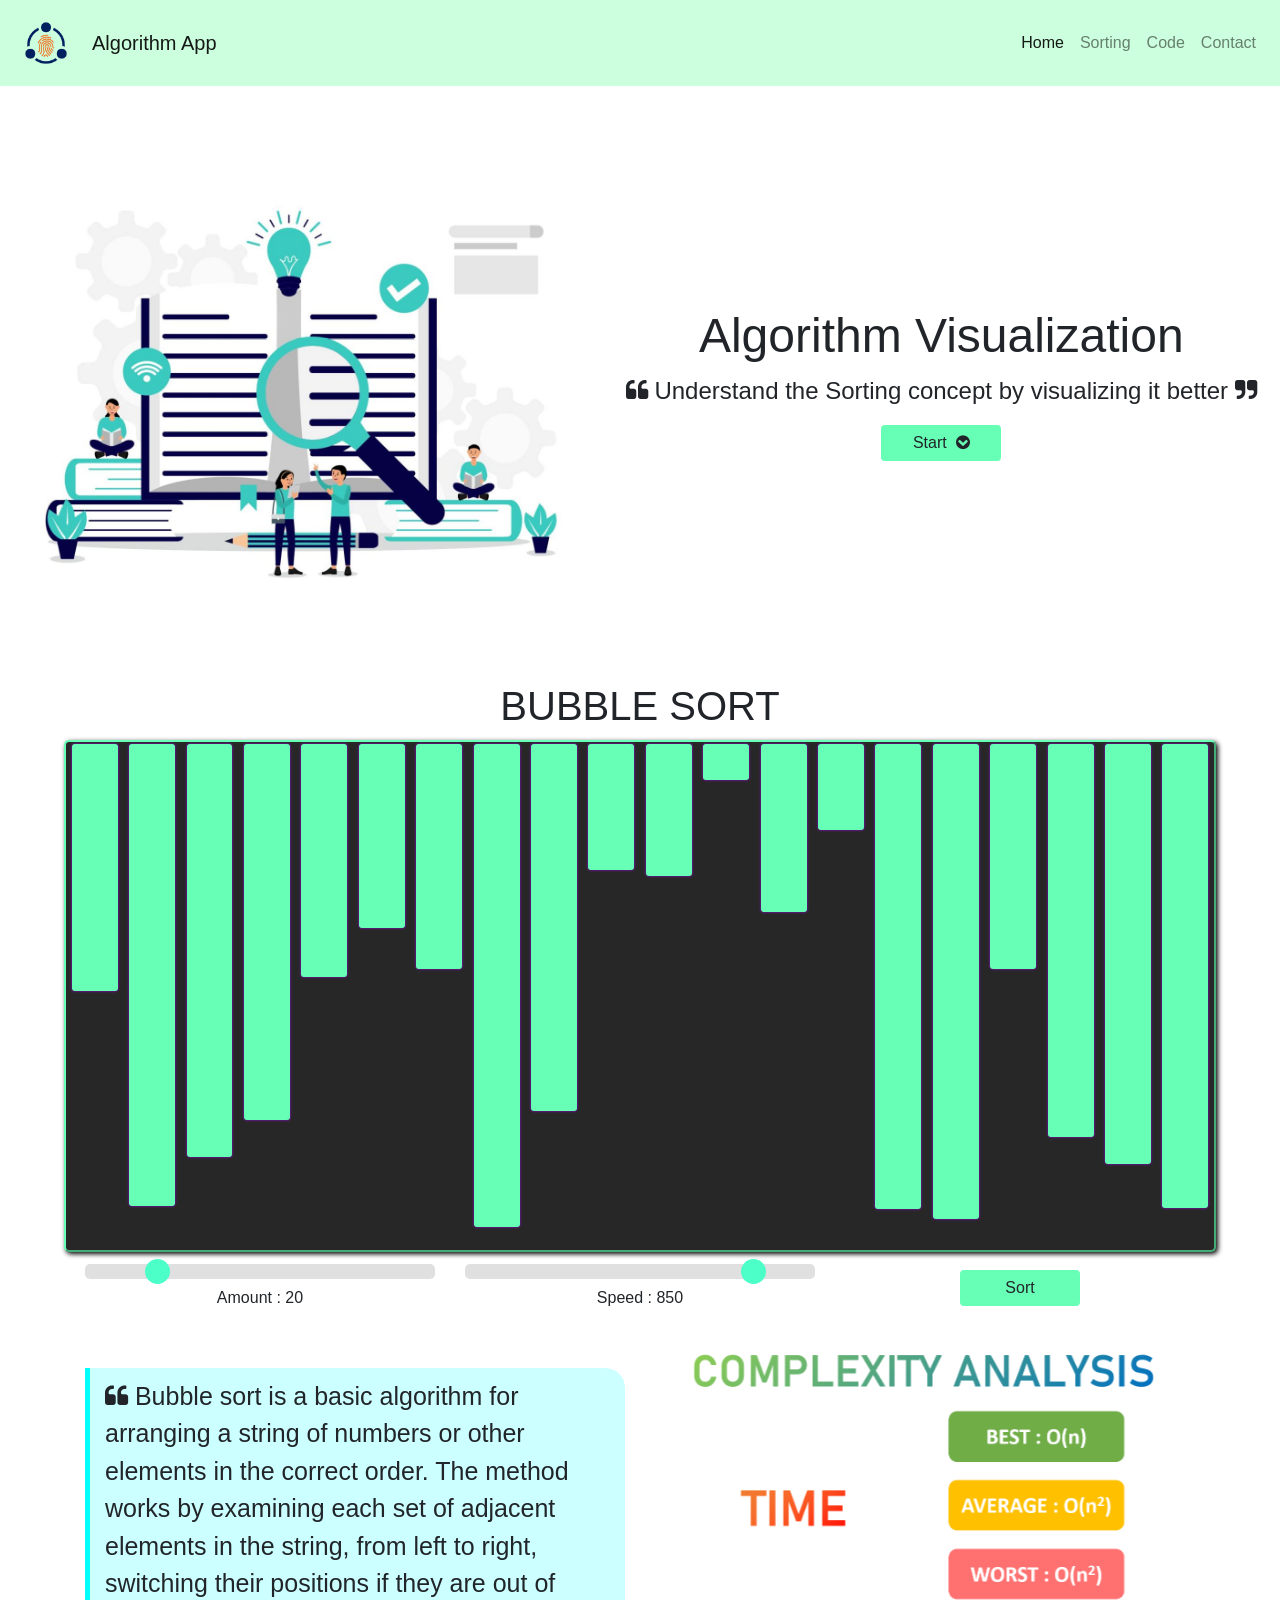
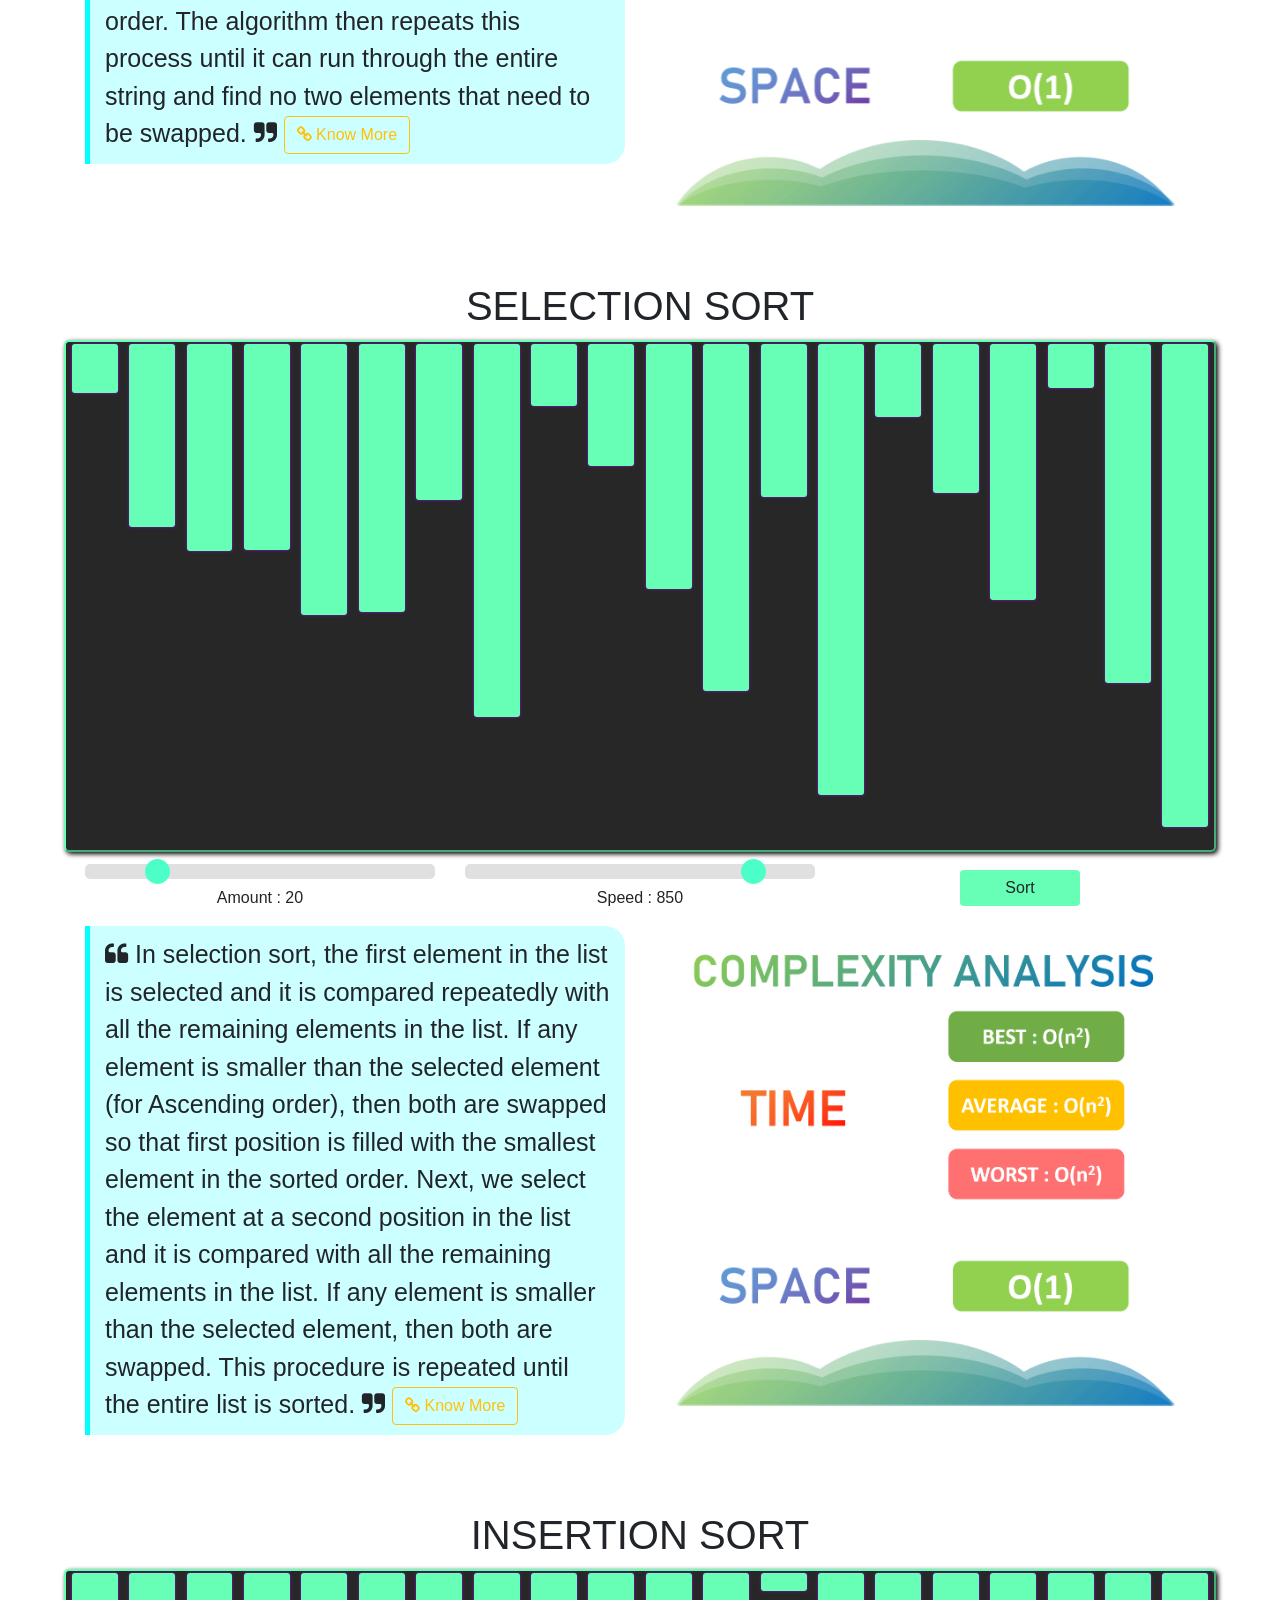
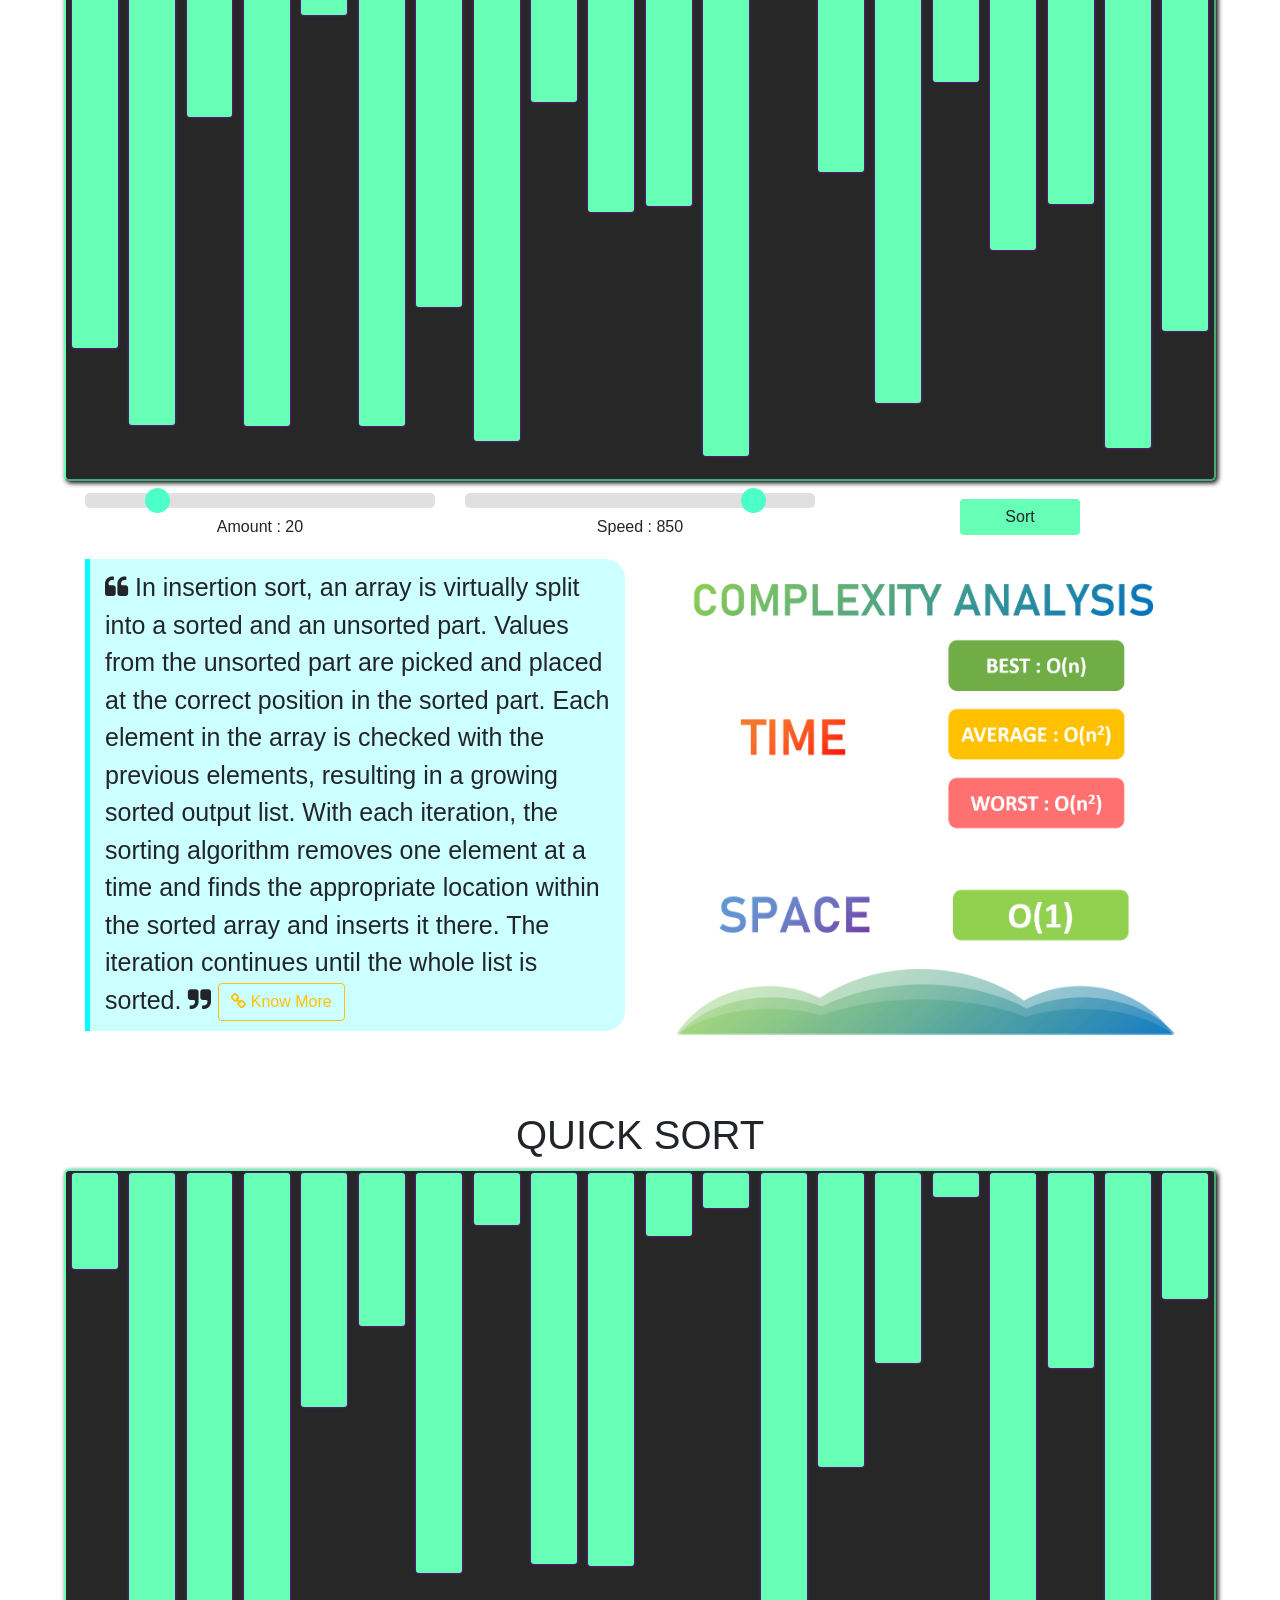
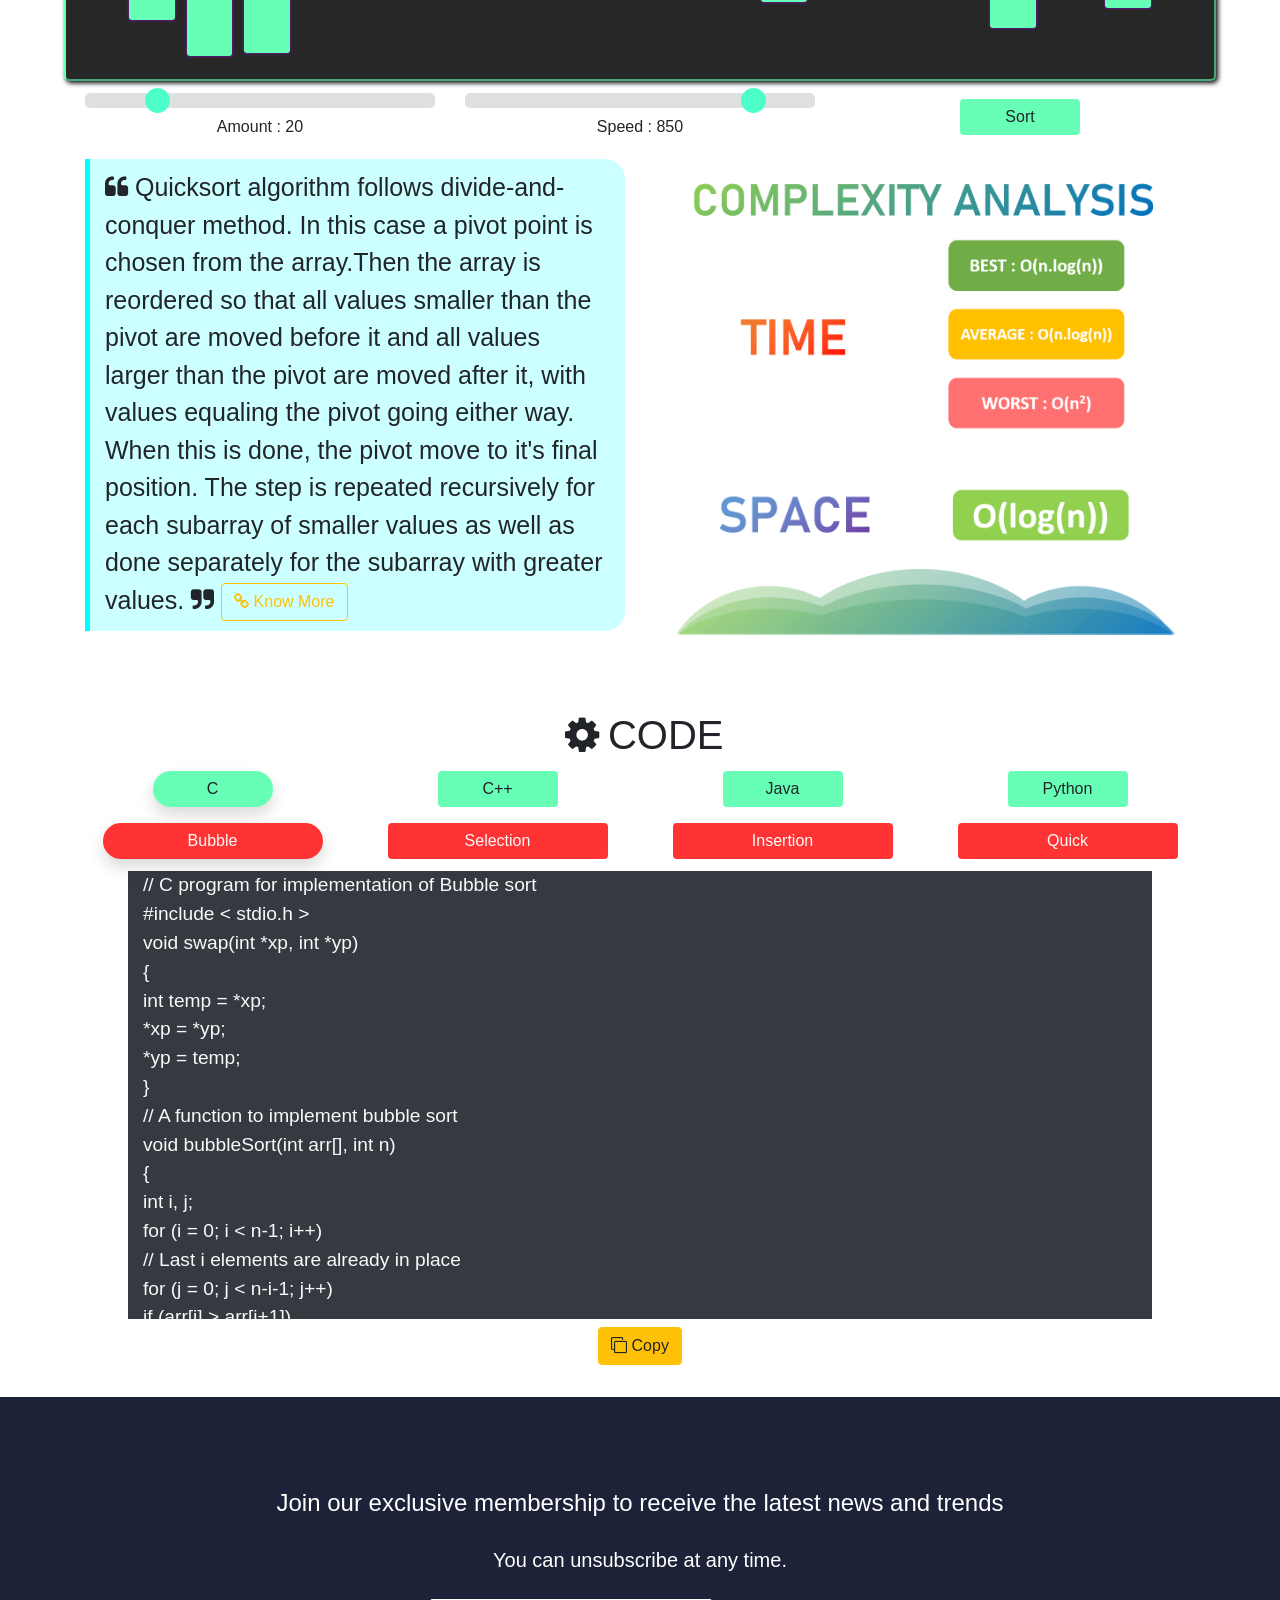
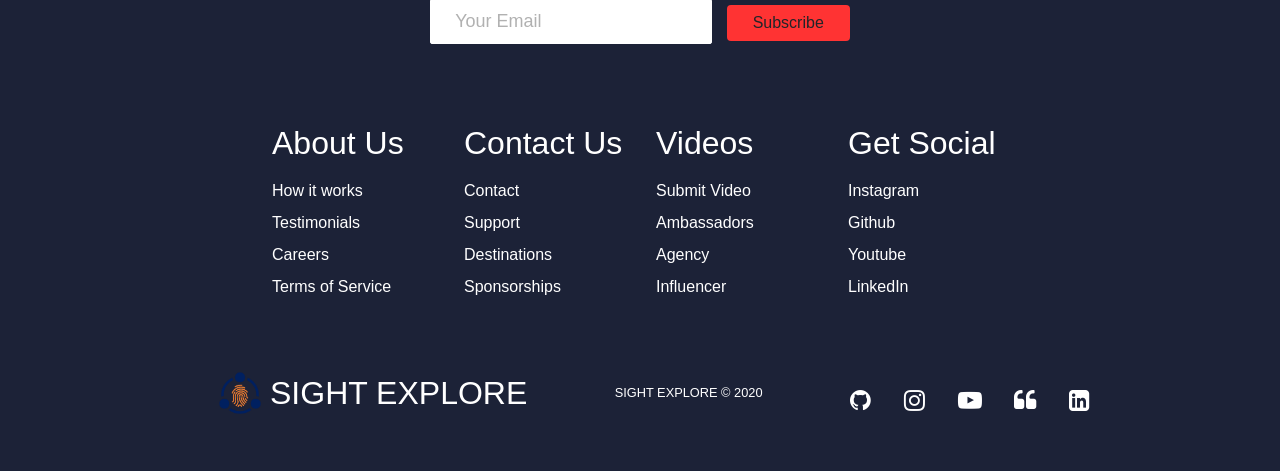
==== Sorting Visulaiser/index.html @ 6613baf4 "Sorting Visualiser using Javascript Animation" ====
<!doctype html>
<html lang="en">
  <head>
    <!-- Required meta tags -->
    <meta charset="utf-8">
    <meta name="viewport" content="width=device-width, initial-scale=1, shrink-to-fit=no">

    <!---------Icon------->
    <link rel = "icon" href = "images/icon.ico" type = "image/x-icon">

    <!-- Bootstrap CSS -->
    <link rel="stylesheet" href="styles/footer.css">
    <link rel="stylesheet" href="styles/style.css">
    <link rel="stylesheet" href="https://cdnjs.cloudflare.com/ajax/libs/font-awesome/4.7.0/css/font-awesome.min.css">
    <link rel="stylesheet" href="https://stackpath.bootstrapcdn.com/bootstrap/4.5.2/css/bootstrap.min.css">

    <title>Algorithm App</title>
  </head>
  <body>
   <!-- Navigation Bar -->
   <nav class="navbar navbar-expand-lg navbar-light" id="top">
      <a class="navbar-brand" href="#">
         <img src="images/icon-big.png" width="60" height="60" class="d-inline-block align-top" alt="" loading="lazy">
      </a>
      <a class="navbar-brand navbar-brand-name" href="#">
         Algorithm App
      </a>
      <button class="navbar-toggler" type="button" data-toggle="collapse" data-target="#navbarNavAltMarkup" aria-controls="navbarNavAltMarkup" aria-expanded="false" aria-label="Toggle navigation">
        <span class="navbar-toggler-icon"></span>
      </button>
      <div class="collapse navbar-collapse" id="navbarNavAltMarkup">
         <div class="navbar-nav ml-auto">
            <a class="nav-link active" href="#home">Home <span class="sr-only">(current)</span></a>
            <a class="nav-link" href="#sorting">Sorting</a>
            <a class="nav-link" href="#codes">Code </a>
            <a class="nav-link " href="#footer">Contact</a>
         </div>
      </div>
   </nav>
<!-- Introduction -->
   <section class="icon-show" id="home">
      <div class="icon-container">
         <div class="icon">
            <img src="images/algoicon.png" class="d-inline-block align-top img-fluid" alt="" loading="lazy">
         </div>
         <div class="icon-text">
            <h3>Algorithm Visualization</h3>
            <p><i class="fa fa-quote-left"></i>&nbsp;Understand the Sorting concept by visualizing it&nbsp;better&nbsp;<i class="fa fa-quote-right"></i></p>
            <a type="button" class="btn custom-btn" href="#sorting">Start&nbsp;&nbsp;<i class="fa fa-chevron-circle-down"></i> </a>
         </div>
      </div>
   </section>


   <div class="hr"></div>

<!------------SORTING-MAIN ALGORITHM PANEL----------->
<section class="algorithm-main" id="sorting">

   <article class="text-center main bubble-sort" id="bubble-sort">
      <h1>BUBBLE SORT</h1>
      <div class="chart chart-bubble text-center">
      </div>
      <div class="container m-auto p-0 ">
         <div class="row  m-0 p-0 justify-content-center">
            <!--<div class="col-lg-4 col-md-4 col-sm-6 my-2">
               <button class="btn custom-btn" id = "bubble-x">Stop</button>
            </div>-->
            <div class="col-lg-4 col-md-4 col-sm-6">
               <input type="range" class="slider" min="2" max="100" value="20" id="b_amount">
               <p>Amount : <span id="b_amount_val"></span></p>
            </div>
            <div class="col-lg-4 col-md-4 col-sm-6">
               <input type="range" class="slider" min="1" max="1000" value="850" id="b_speed">
               <p>Speed : <span id="b_speed_val"></span></p>
            </div>
            <div class="col-lg-4 col-md-4 col-sm-6 my-2">
               <button class="btn custom-btn" id = "bubble-f">Sort</button>
            </div>
         </div>
      </div>
      <div class="container">
         <div class="row">
            <div class="col-md-6 my-auto">
               <p class="definition "> <i class="fa fa-quote-left"></i>
                  Bubble sort is a basic algorithm for arranging a string of numbers or other elements 
                  in the correct order. The method works by examining each set of adjacent elements in the string, 
                  from left to right, switching their positions if they are out of order. 
                  The algorithm then repeats this process until 
                  it can run through the entire string and find no two elements that need to be swapped.&nbsp;<i class="fa fa-quote-right"></i>
                  <a class="btn btn-outline-warning " target = "_blank" href="https://www.youtube.com/watch?v=nmhjrI-aW5o&list=PLqM7alHXFySHrGIxeBOo4-mKO4H8j2knW&index=6"> <i class="fa fa-link"></i> Know More </a>
               </p>
            </div>
            <div class="col-md-6">
               <img src="images/Bubble.png" width="500" height="500" class="mx-auto img-fluid" alt="" loading="lazy">
            </div>            
         </div>
      </div>
   </article>

   <div class="hr"></div>
   
   <article class="text-center main select-sort" id="select-sort">
      <h1>SELECTION SORT</h1>
      <div class="chart chart-select text-center">
      </div>
      <div class="container m-auto p-0 ">
         <div class="row  m-0 p-0 justify-content-center">
            <!--<div class="col-lg-4 col-md-4 col-sm-6 my-2">
               <button class="btn custom-btn" id = "select-x">Stop</button>
            </div>-->
            <div class="col-lg-4 col-md-4 col-sm-6">
               <input type="range" class="slider" min="2" max="100" value="20" id="s_amount">
               <p>Amount : <span id="s_amount_val"></span></p>
            </div>
            <div class="col-lg-4 col-md-4 col-sm-6">
               <input type="range" class="slider" min="1" max="1000" value="850" id="s_speed">
               <p>Speed : <span id="s_speed_val"></span></p>
            </div>
            <div class="col-lg-4 col-md-4 col-sm-6 my-2">
               <button class="btn custom-btn" id = "select-f">Sort</button>
            </div>
         </div>
      </div>
      <div class="container">
         <div class="row">
            <div class="col-md-6 my-auto">
               <p class="definition "> <i class="fa fa-quote-left"></i>
                  In selection sort, the first element in the list is selected and it is compared 
                  repeatedly with all the remaining elements in the list. If any element is smaller 
                  than the selected element (for Ascending order), then both are swapped so that first 
                  position is filled with the smallest element in the sorted order. Next, we select the 
                  element at a second position in the list and it is compared with all the remaining elements in the list. 
                  If any element is smaller than the selected element, then both are swapped. 
                  This procedure is repeated until the entire list is sorted.&nbsp;<i class="fa fa-quote-right"></i>
                  <a class="btn btn-outline-warning " target = "_blank" href="https://www.youtube.com/watch?v=xWBP4lzkoyM&list=PLqM7alHXFySHrGIxeBOo4-mKO4H8j2knW&index=5"> <i class="fa fa-link"></i> Know More </a>
               </p>
            </div>
            <div class="col-md-6">
               <img src="images/Select.png" width="500" height="500" class="mx-auto img-fluid" alt="" loading="lazy">
            </div>            
         </div>
      </div>
   </article>

   <div class="hr"></div>
 
   <article class="text-center main insert-sort" id="insert-sort">
      <h1>INSERTION SORT</h1>
      <div class="chart chart-insert text-center">
      </div>
      <div class="container m-auto p-0 ">
         <div class="row  m-0 p-0 justify-content-center">
            <!--<div class="col-lg-4 col-md-4 col-sm-6 my-2">
               <button class="btn custom-btn" id = "insert-x">Stop</button>
            </div>-->
            <div class="col-lg-4 col-md-4 col-sm-6">
               <input type="range" class="slider" min="2" max="100" value="20" id="i_amount">
               <p>Amount : <span id="i_amount_val"></span></p>
            </div>
            <div class="col-lg-4 col-md-4 col-sm-6">
               <input type="range" class="slider" min="1" max="1000" value="850" id="i_speed">
               <p>Speed : <span id="i_speed_val"></span></p>
            </div>
            <div class="col-lg-4 col-md-4 col-sm-6 my-2">
               <button class="btn custom-btn" id = "insert-f">Sort</button>
            </div>
         </div>
      </div>
      <div class="container">
         <div class="row">
            <div class="col-md-6 my-auto">
               <p class="definition "> <i class="fa fa-quote-left"></i>
                  In insertion sort, an array is virtually split into a sorted and an unsorted part. 
                  Values from the unsorted part are picked and placed at the correct position in the sorted part.
                  Each element in the array is checked with the previous elements, 
                  resulting in a growing sorted output list. With each iteration, the sorting algorithm 
                  removes one element at a time and finds the appropriate location within the sorted array 
                  and inserts it there. The iteration continues until the whole list is sorted.&nbsp;<i class="fa fa-quote-right"></i>
                  <a class="btn btn-outline-warning " target = "_blank" href="https://www.youtube.com/watch?v=OGzPmgsI-pQ&list=PLqM7alHXFySHrGIxeBOo4-mKO4H8j2knW&index=3"> <i class="fa fa-link"></i> Know More </a>
               </p>
            </div>
            <div class="col-md-6">
               <img src="images/Bubble.png" width="500" height="500" class="mx-auto img-fluid" alt="" loading="lazy">
            </div>            
         </div>
      </div>
   </article>

   <div class="hr"></div>
 
   <article class="text-center main quick-sort" id="quick-sort">
      <h1>QUICK SORT</h1>
      <div class="chart chart-quick text-center">
      </div>
      <div class="container m-auto p-0 ">
         <div class="row  m-0 p-0 justify-content-center">
            <!--<div class="col-lg-4 col-md-4 col-sm-6 my-2">
               <button class="btn custom-btn" id = "quick-x">Stop</button>
            </div>-->
            <div class="col-lg-4 col-md-4 col-sm-6">
               <input type="range" class="slider" min="2" max="100" value="20" id="q_amount">
               <p>Amount : <span id="q_amount_val"></span></p>
            </div>
            <div class="col-lg-4 col-md-4 col-sm-6">
               <input type="range" class="slider" min="1" max="1000" value="850" id="q_speed">
               <p>Speed : <span id="q_speed_val"></span></p>
            </div>
            <div class="col-lg-4 col-md-4 col-sm-6 my-2">
               <button class="btn custom-btn" id = "quick-f">Sort</button>
            </div>
         </div>
      </div>
      <div class="container">
         <div class="row">
            <div class="col-md-6 my-auto">
               <p class="definition "> <i class="fa fa-quote-left"></i>
                  Quicksort algorithm follows divide-and-conquer method. In this case a
                  pivot point is chosen from the array.Then the array is reordered so that all values smaller than the 
                  pivot are moved before it and all values larger than the pivot are moved after it, with values equaling 
                  the pivot going either way. When this is done, the pivot move to it's final position.
                  The step is repeated recursively for each subarray of smaller values as well as done separately 
                  for the subarray with greater values.&nbsp;<i class="fa fa-quote-right"></i>
                  <a class="btn btn-outline-warning " target = "_blank" href="https://www.youtube.com/watch?v=PgBzjlCcFvc&list=PLqM7alHXFySHrGIxeBOo4-mKO4H8j2knW&index=2"> <i class="fa fa-link"></i> Know More </a>
               </p>
            </div>
            <div class="col-md-6">
               <img src="images/Quick.png" width="500" height="500" class="mx-auto img-fluid" alt="" loading="lazy">
            </div>            
         </div>
      </div>
   </article>

   <!----MERGE SORT UNDER CODESTRUCTION------>

   <!----HEAP SORT UNDER CODESTRUCTION------>

</section>
<!-----------END OF MAIN ALGORITHM PANEL----------->

<section class="code-block text-center" id="codes">
   <h1><i class="fa fa-cog fa-spin fa-fw"></i>CODE</h1>
   <div id="options">
      <div id="language">
         <div class="container">
            <div class="row">
               <div class="col-sm-6 col-lg-3"><button class="m-1 btn custom-btn shadow" id = "c">C</button></div>
               <div class="col-sm-6 col-lg-3"><button class="m-1 btn custom-btn" id = "cpp">C++</button></div>
               <div class="col-sm-6 col-lg-3"><button class="m-1 btn custom-btn" id = "java">Java</button></div>
               <div class="col-sm-6 col-lg-3"><button class="m-1 btn custom-btn" id = "py">Python</button></div>
            </div>
         </div>
      </div>

      <div id="algorithm" class="mt-2">
         <div class="container">
            <div class="row">
               <div class="col-sm-6 col-lg-3"><button class="m-1 btn custom-btn-lg shadow" id = "bubble">Bubble</button></div>
               <div class="col-sm-6 col-lg-3"><button class="m-1 btn custom-btn-lg" id = "select">Selection</button></div>
               <div class="col-sm-6 col-lg-3"><button class="m-1 btn custom-btn-lg" id = "insert">Insertion</button></div>
               <div class="col-sm-6 col-lg-3"><button class="m-1 btn custom-btn-lg" id = "quick">Quick</button></div>
            </div>
         </div>

      </div>      
   </div>
   <div id="code-screen" class="bg-dark mx-auto mb-2 mt-2">
      <div id="fetch-code" class="text-light text-left"></div>
   </div>
   <div class="copy mb-2 mx-5 p-0">
      <button class="btn btn-warning mb-4" id="copyText"> <i class="fa fa-clone"></i> Copy</button>
   </div>
</section>

<div id="#secret" style="display: none;">

</div>

<!-- Footer -->
   <div class='footer-container' id="footer">
      <section class='footer-subscription'>
      <p class='footer-subscription-heading'>
         Join our exclusive membership to receive the latest news and trends
      </p>
      <p class='footer-subscription-text'>
         You can unsubscribe at any time.
      </p>
      <div class='input-areas'>
         <form>
            <input class='footer-input' name='email' type='email' placeholder='Your Email'/>
            <button type="button" class="btn in-custom-btn" id="sorry">Subscribe</button>
         </form>
      </div>
      </section>
      <div class='footer-links'>
      <div class='footer-link-wrapper'>
         <div class='footer-link-items'>
            <h2>About Us</h2>
            <a href="#">How it works</a>
            <a href="#">Testimonials</a>
            <a href="#">Careers</a>
            <a href="#">Terms of Service</a>
         </div>
         <div class='footer-link-items'>
            <h2>Contact Us</h2>
            <a href="#">Contact</a>
            <a href="#">Support</a>
            <a href="#">Destinations</a>
            <a href="#">Sponsorships</a>
         </div>
      </div>
      <div class='footer-link-wrapper'>
         <div class='footer-link-items'>
            <h2>Videos</h2>
            <a href="#">Submit Video</a>
            <a href="#">Ambassadors</a>
            <a href="#">Agency</a>
            <a href="#">Influencer</a>
         </div>
         <div class='footer-link-items'>
            <h2>Get Social</h2>
            <a href="https://www.instagram.com/san_deep_10/"  target="_blank">Instagram</a>
            <a href="https://github.com/sandeep-shaw10"  target="_blank">Github</a>
            <a href="https://www.youtube.com/channel/UCnzoz-Snqs689f1YLqi--zg?view_as=subscriber"  target="_blank">Youtube</a>
            <a href="https://www.linkedin.com/in/sandeep-shaw-b47b47158/"  target="_blank">LinkedIn</a>
         </div>
      </div>
      </div>
      <section class='social-media'>
      <div class='social-media-wrap'>
         <div class='footer-logo'>
            <a href="#top" class='social-logo'>
               <img src="images/icon-big.png" width="60" height="60" class="d-inline-block align-top" alt="" loading="lazy">
            SIGHT EXPLORE
            </a>
         </div>
         <small class='website-rights'>SIGHT EXPLORE © 2020</small>
         <div class='social-icons'>
            <a class='social-icon-link' href="https://github.com/sandeep-shaw10" target='_blank' aria-label='Facebook'>
               <i class="fa fa-github"></i>
            </a>
            <a class='social-icon-link' href="https://www.instagram.com/san_deep_10/" target='_blank' aria-label='Instagram' >
               <i class="fa fa-instagram"></i>
            </a>
            <a class='social-icon-link' href='https://www.youtube.com/channel/UCnzoz-Snqs689f1YLqi--zg?view_as=subscriber' target='_blank' aria-label='Youtube'>
               <i class="fa fa-youtube-play"></i>
            </a>
            <a class='social-icon-link' href="https://www.yourquote.in/sandeep-shaw-b09xt/quotes" target='_blank' aria-label='Twitter'>
               <i class="fa fa-quote-left"></i>
            </a>
            <a class='social-icon-link' href="https://www.linkedin.com/in/sandeep-shaw-b47b47158/" target='_blank' aria-label='LinkedIn' >
               <i class="fa fa-linkedin-square"></i>
            </a>
         </div>
      </div>
      </section>
   </div>
   <!-- Optional JavaScript -->
   <!-- jQuery first, then Popper.js, then Bootstrap JS -->
   <script src="https://code.jquery.com/jquery-3.5.1.slim.min.js" integrity="sha384-DfXdz2htPH0lsSSs5nCTpuj/zy4C+OGpamoFVy38MVBnE+IbbVYUew+OrCXaRkfj" crossorigin="anonymous"></script>
   <script src="https://cdn.jsdelivr.net/npm/popper.js@1.16.1/dist/umd/popper.min.js" integrity="sha384-9/reFTGAW83EW2RDu2S0VKaIzap3H66lZH81PoYlFhbGU+6BZp6G7niu735Sk7lN" crossorigin="anonymous"></script>
   <script src="https://stackpath.bootstrapcdn.com/bootstrap/4.5.2/js/bootstrap.min.js" integrity="sha384-B4gt1jrGC7Jh4AgTPSdUtOBvfO8shuf57BaghqFfPlYxofvL8/KUEfYiJOMMV+rV" crossorigin="anonymous"></script>
   <script src="js/smooth-scroll.js"></script>
   <script>var scroll = new SmoothScroll('a[href*="#"]');</script>
   <script src="js/slider.js"></script>
   <script src="js/bubblesort.js"></script>
   <script src="js/selectionsort.js"></script>
   <script src="js/insertionsort.js"></script>
   <script src="js/quicksort.js"></script>
   <script src="js/coderender.js"></script>
   <script src="js/clipboard.js"></script>
   <!--<script src="js/mergesort.js"></script>----Coming Soon---->
   <!--<script src="js/heapsort.js"></script>----Coming Soon---->
   <script>
   </script>
   <div class="copy-alert disappear">
      <i class="fa fa-file-text-o"></i>  Code Copied
   </div>
   <div class="sorry-alert disappear">
      <div class="text-center">
         <h4>Sorry, this service is Unavailable</h4>
         <img class="img-fluid mx-auto" src="images/Service.png">
         <p>Want to encourage the Developer ?</p>
         <a class="btn btn-outline-danger" href="https://github.com/sandeep-shaw10/Algorithm_App" target="_blank">Click Here</a>
      </div>
   </div>
   </body>
</html>
---- Sorting Visulaiser/styles/footer.css ----
.in-custom-btn{
  background-color: #ff3333 !important;
  padding: 5px 25px !important;
}

.in-custom-btn:hover{
  background-color:#66ffb5  !important;
  transition: 0.5s ease-in;
  color: #fafafa !important;
}

.footer-container {
    background-color: #1c2237;
    padding: 4rem 0 2rem 0;
    display: flex;
    flex-direction: column;
    justify-content: center;
    align-items: center;
  }
  
  .footer-subscription {
    display: flex;
    flex-direction: column;
    justify-content: center;
    align-items: center;
    text-align: center;
    margin-bottom: 24px;
    padding: 24px;
    color: #fff;
  }
  

  .footer-subscription > p {
    font-family: 'Trebuchet MS', 'Lucida Sans Unicode', 'Lucida Grande',
      'Lucida Sans', Arial, sans-serif;
  }
  
  .footer-subscription-heading {
    margin-bottom: 24px;
    font-size: 24px;
  }
  
  .footer-subscription-text {
    margin-bottom: 24px;
    font-size: 20px;
  }
  
  .footer-input {
    padding: 8px 24px;
    border-radius: 2px;
    margin-right: 10px;
    outline: none;
    border: none;
    font-size: 18px;
    margin-bottom: 16px;
    border: 1px solid #fff;
  }
  
  .footer-links {
    width: 100%;
    max-width: 1000px;
    display: flex;
    justify-content: center;
  }
  
  .footer-link-wrapper {
    display: flex;
  }
  
  .footer-link-items {
    display: flex;
    flex-direction: column;
    align-items: flex-start;
    margin: 16px;
    text-align: left;
    width: 160px;
    box-sizing: border-box;
  }
  
  .footer-link-items h2 {
    margin-bottom: 16px;
  }
  
  .footer-link-items > h2 {
    color: #fff;
  }
  
  .footer-link-items a {
    color: #fff;
    text-decoration: none;
    margin-bottom: 0.5rem;
  }
  
  .footer-link-items a:hover {
    color: #e9e9e9;
    transition: 0.3s ease-out;
  }
  
  .footer-email-form h2 {
    margin-bottom: 2rem;
  }
  
  .footer-input::placeholder {
    color: #b1b1b1;
  }
  
  /* Social Icons */
  .social-icon-link {
    color: #fff;
    font-size: 24px;
  }
  
  .social-media {
    max-width: 1000px;
    width: 100%;
  }
  
  .social-media-wrap {
    display: flex;
    justify-content: space-between;
    align-items: center;
    width: 90%;
    max-width: 1000px;
    margin: 40px auto 0 auto;
  }
  
  .social-icons {
    display: flex;
    justify-content: space-between;
    align-items: center;
    width: 240px;
  }
  
  .social-logo {
    color: #fff;
    justify-self: start;
    margin-left: 20px;
    cursor: pointer;
    text-decoration: none;
    font-size: 2rem;
    display: flex;
    align-items: center;
    margin-bottom: 16px;
  }
  
  .website-rights {
    color: #fff;
    margin-bottom: 16px;
  }
  
  @media screen and (max-width: 820px) {
    .footer-links {
      padding-top: 2rem;
    }
  
    .footer-input {
      width: 100%;
    }
  
    .btn {
      width: 100%;
    }
  
    .footer-link-wrapper {
      flex-direction: column;
    }
  
    .social-media-wrap {
      flex-direction: column;
    }
  }

  @media screen and (max-width: 384px){
    .footer-links{
      display: block;
    }

    .social-logo{
      margin: auto;
    }
  }
---- Sorting Visulaiser/styles/style.css ----
*{
    box-sizing: border-box;
    padding: 0;
    margin: 0;
    font-size: medium;
}

body{
    font-family: 'Trebuchet MS', 'Lucida Sans Unicode', 'Lucida Grande', 'Lucida Sans', Arial, sans-serif !important;
}

/*----------Definition-----*/
.definition{
    font-family: 'Trebuchet MS', 'Lucida Sans Unicode', 'Lucida Grande', 'Lucida Sans', Arial, sans-serif;
    font-size: 25px;
    text-align: left;
    border-left: 5px solid cyan;
    padding:10px 15px;
    background-color: rgba(0, 255, 255,0.2);
    border-top-right-radius: 20px;
    border-bottom-right-radius: 20px;
}

.main{
    margin-bottom: 60px;
}

/*------------Button----------------*/

.shadow {
    border-radius: 20px !important;
    padding: 0px 25px !important;
}


.custom-btn{
    background-color: #66ffb5 !important;
    padding: 5px 25px !important;
    width:120px !important;
}

.custom-btn-lg{
    background-color: #ff3333 !important;
    padding: 5px 25px !important;
    width:220px !important;
    color: #fafafa !important;
}

.custom-btn:hover{
    background-color: #ff3333 !important;
    transition: 0.5s ease-in;
    color: #fafafa !important;
}

.custom-btn-lg:hover{
    background-color:  #66ffb5 !important;
    transition: 0.5s ease-in;
    color: #0f0f0f !important;
}


/*------------Navigation----------------*/
.navbar{
    background-color: #ccffdd;
}

.navbar-nav{
    text-align: center;
}

.nav-link{
    box-sizing: border-box;
}

/*------------Icon-with-Text----------------*/
.icon-container{
    display: flex;
}

.icon-text{
    padding:20px 10px;
    margin:auto;
    text-align: center;
}

.icon{
    width:45vw;
    box-sizing: border-box;
    padding:20px;
    margin: 10px auto;
    animation: motion 2s ease-in-out infinite alternate-reverse both
}

/*------------Main---------------*/
.main h1{
    text-align: center;
}

.chart{
    box-sizing: border-box;
    width: 90vw;
    height: 40vw;
    margin:10px auto;
    border: 2px outset  #66ffb5;
    border-radius: 5px;
    box-shadow: 2px 2px 5px #000000;
    display: flex;
    overflow: hidden;
    background-color: #272727;
}

.chart-btn .custom-btn{
    width: 100px !important;
    margin:5px 25px;
}

.chart-bar, .chart-bar1, .chart-bar2, .chart-bar3, .chart-bar4, .chart-bar5{
    box-sizing: border-box;
    border-radius: 3px;
    /*width:0.9rem*/
    /*height:95%;*/
    margin-top:2px;
    margin-bottom: 0;
    background-color: #66ffb5;
    color: #fafafa;
    text-shadow: 1px 1px 2px black;
    animation: glow 2s ease-in-out infinite alternate-reverse both;
}

/*-----------------CODE-Screen-----------------*/
#code-screen{
    width:80%;
    height: 35vw;
    overflow: auto;
}

#options #language #lang{
    border-radius: 5px;
    width:100px !important;
}

#fetch-code{
    padding-left: 15px;
}

#fetch-code div{
    font-size: 1.5vw !important;
}

.copy-alert{
    position: fixed;
    right:25px;
    top:25px;
    z-index: 1;
    padding:2px 4px;
    border-radius: 4px;
    background-color: #292929;
    color: #fafafa;
}

.sorry-alert{
    position: fixed;
    right:15px;
    top:15px;
    z-index: 2;
    padding:10px 20px;
    border-radius: 10px;
    background-color: #292929;
    color: #fafafa;
    border: 5px #fafafa outset;
    box-shadow: 5px 5px 15px #000000;
}

.appear{
    display:block
}

.disappear{
    display:none;
}
/*----------RANGE SLIDER----------------*/
.slider {
    -webkit-appearance: none;
    width: 100%;
    height: 15px;
    border-radius: 5px;  
    background: #d3d3d3;
    outline: none;
    opacity: 0.7;
    -webkit-transition: .2s;
    transition: opacity .2s;
  }
  
  .slider::-webkit-slider-thumb {
    -webkit-appearance: none;
    appearance: none;
    width: 25px;
    height: 25px;
    border-radius: 50%; 
    background: #00ffb3;
    cursor: pointer;
  }
  
  .slider::-moz-range-thumb {
    width: 25px;
    height: 25px;
    border-radius: 50%;
    background: #00ffb3;
    cursor: pointer;
  }


/*--------------HOVER-----------------*/
.nav-link:hover{
    border-bottom: 2px solid #ff3333 ;
    padding-bottom: 6px;
}

/*----------Keyframes---------------*/

@keyframes motion{
    0%{transform: translateY(10px);}
    100%{transform: translateY(-10px);}
}

@-webkit-keyframes motion{
    0%{transform: translateY(10px);}
    100%{transform: translateY(-10px);}
}

@keyframes glow {
    0%   {box-shadow: 0px 0px 2.5px #ae02fd;}
    33%  {box-shadow: 0px 0px 7.5px white;}
    66%  {box-shadow: 0px 0px 5px#ae02fd;}
  }

/*--------------MEDIA QUERY-----------------*/
@media screen and (max-width:300px){
    .navbar-brand-name{
        display: none !important;
    }

    .icon-text h3{
        font-size: 1.3rem !important;
        font-weight: 900;
    }

    .icon-text p{
        font-size: 1rem !important;
    }
}

@media screen and (max-width:576px){
    .icon{
        width:120vw;
    }

    #fetch-code div{
        font-size: 2.5vw !important;
    }

    /*-----------Line-----------------*/
    .hr{
        width:80%;
        height:3px;
        border-radius: 3px;
        background-color: #c4c4c4;
        margin: 10px auto;
    }
}

@media screen and (max-width:768px){
    .icon-container{
        display: block;
    }

    .icon{
        width:80vw;
    }

    #code-screen{
        height:350px;
    }

}

@media screen and (max-width:992px){
    .navbar-nav{
        background-color:#e6fff3;
    }

    .definition{
        font-size: 15px;
    }
}

@media screen and (min-width:1200px){
    .icon-text h3{
        font-size: 3rem !important;
    }

    .icon-text p{
        font-size: 1.5rem !important;
    }
}

@media screen and (max-width:385px){
    .footer-link-items{
        margin:15px auto;
    }
}
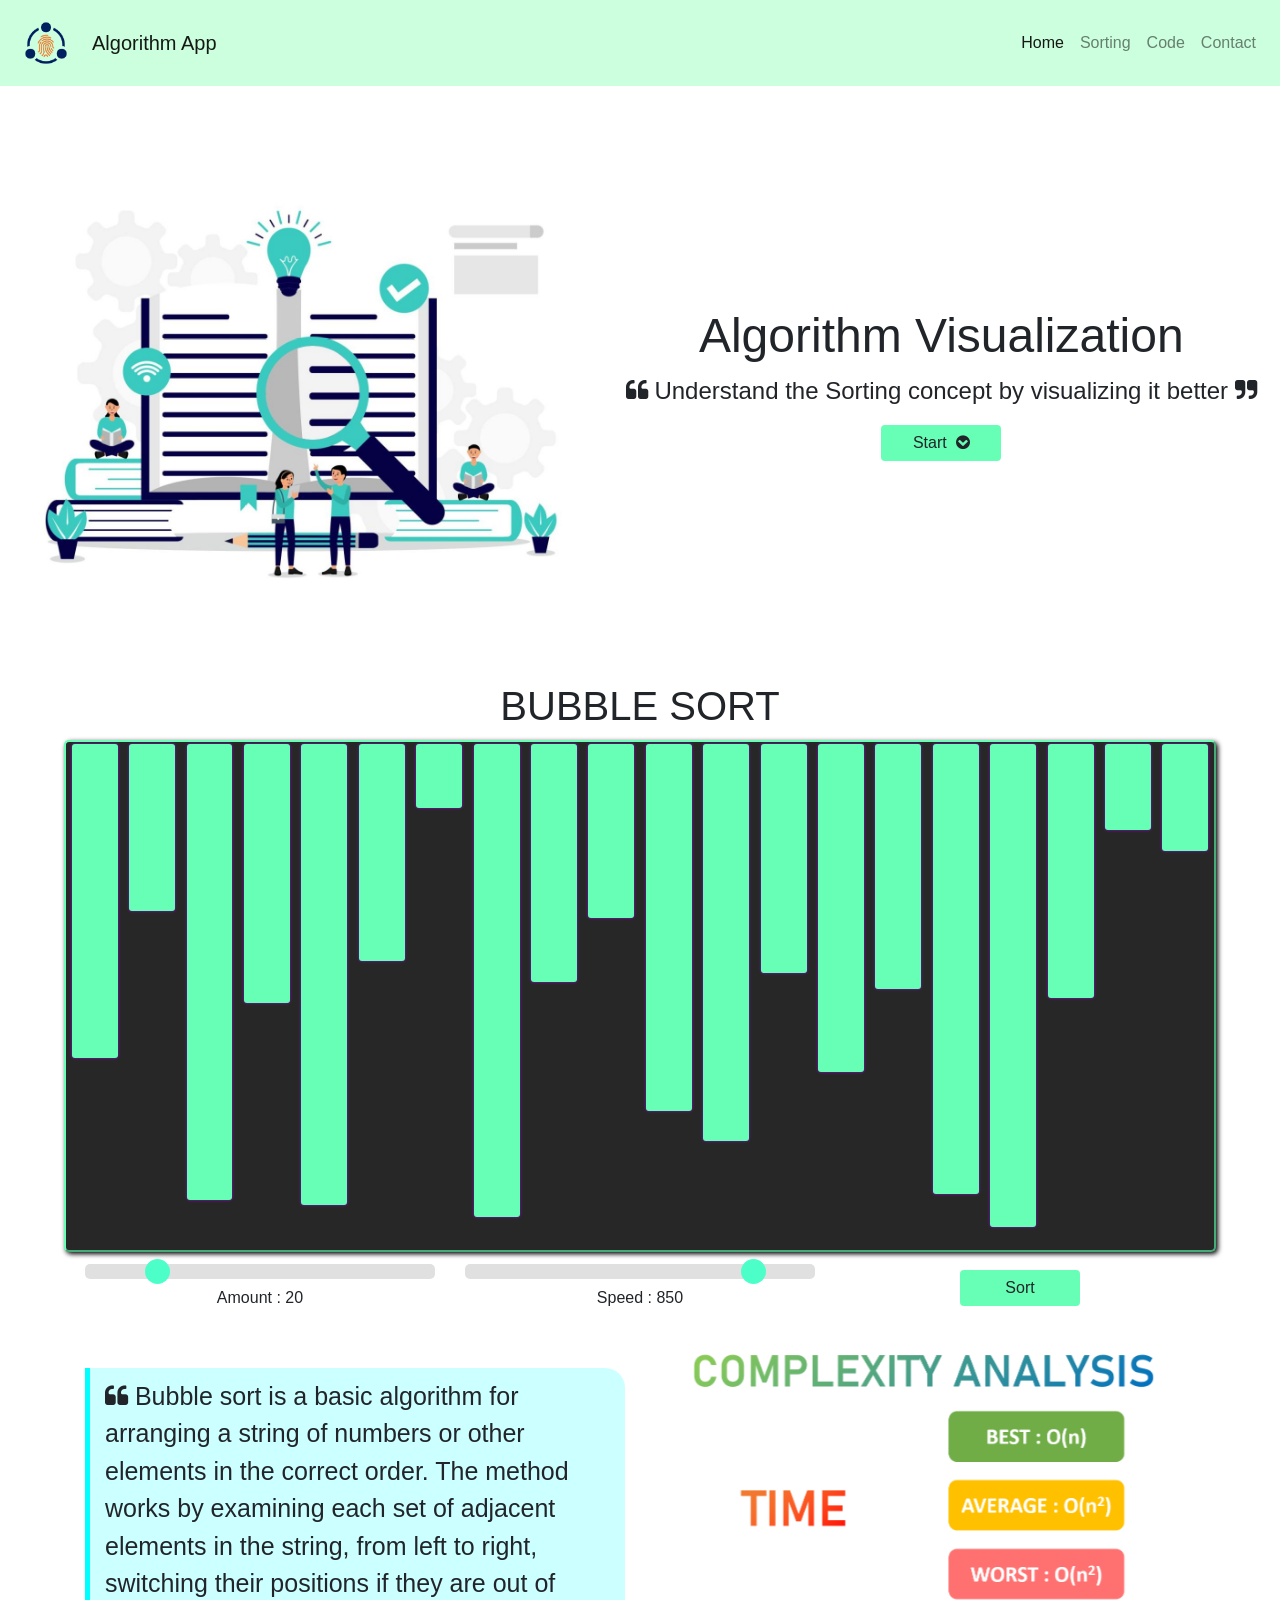
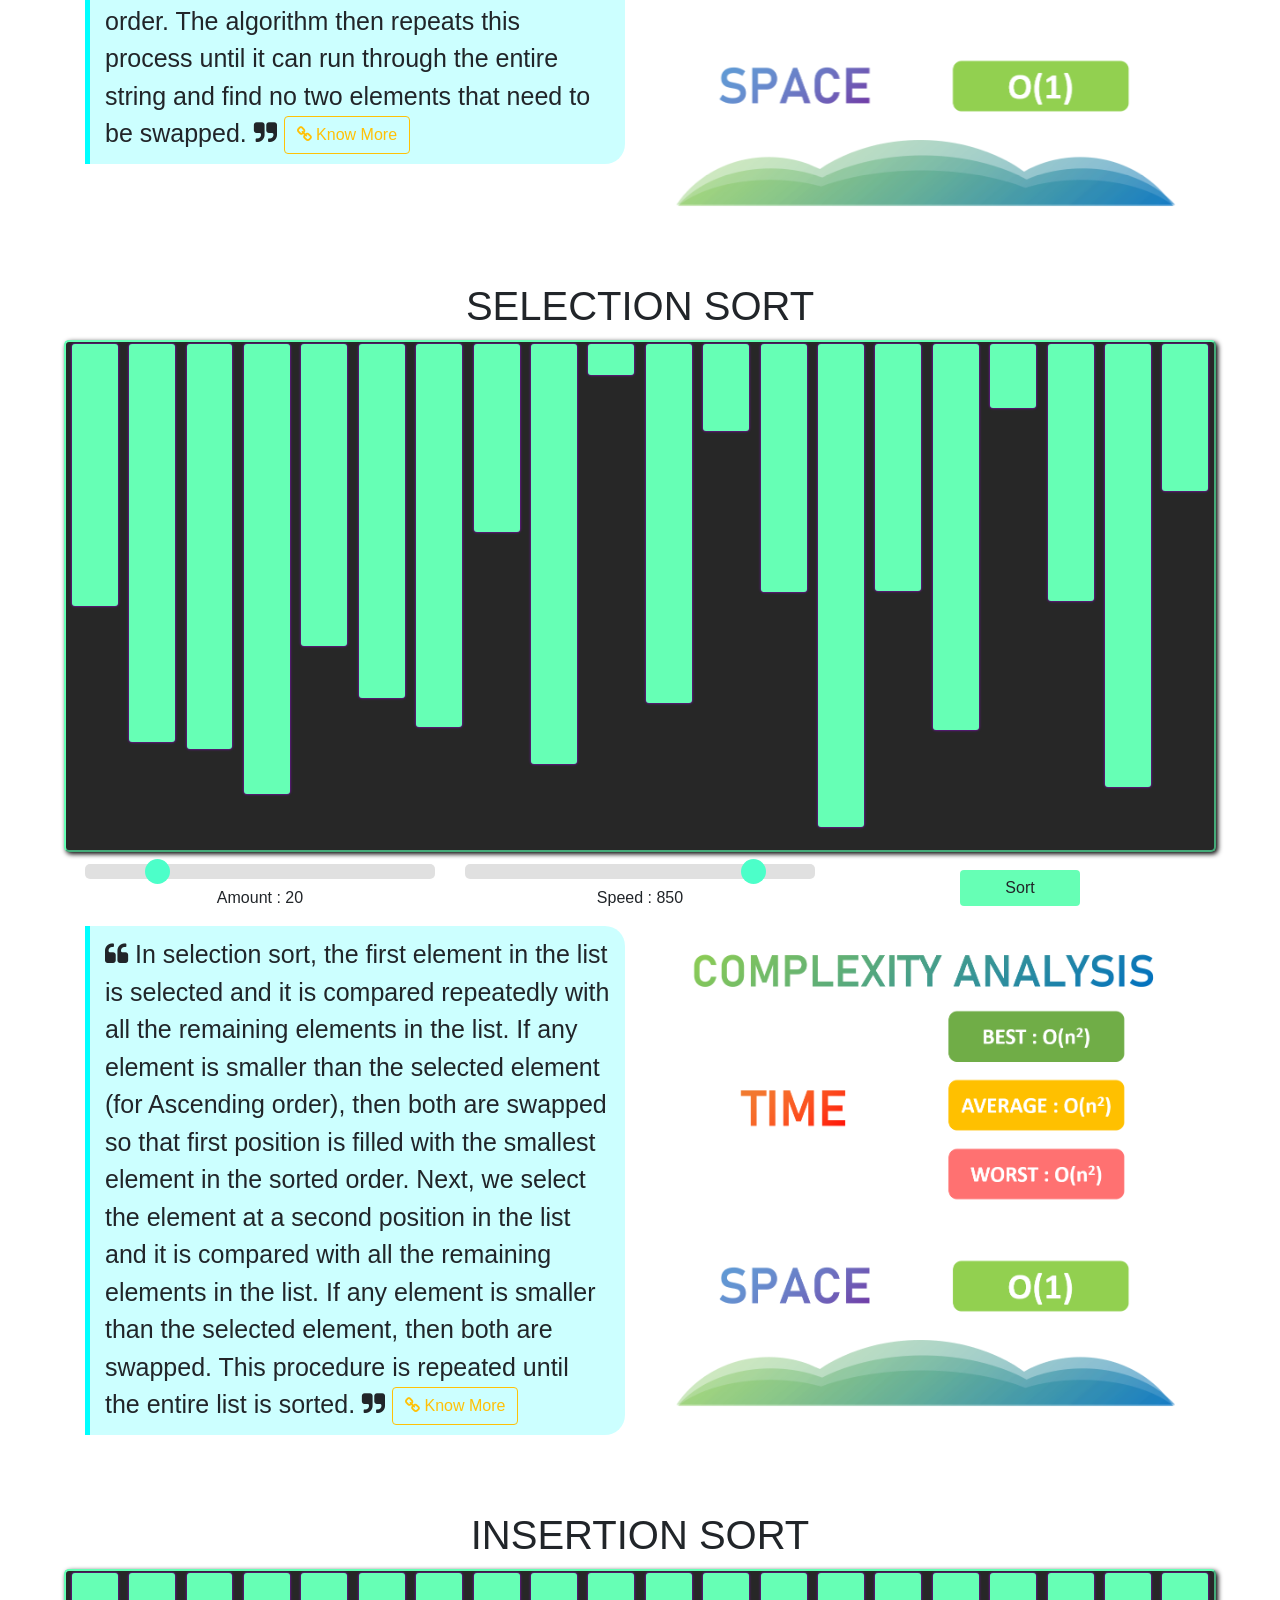
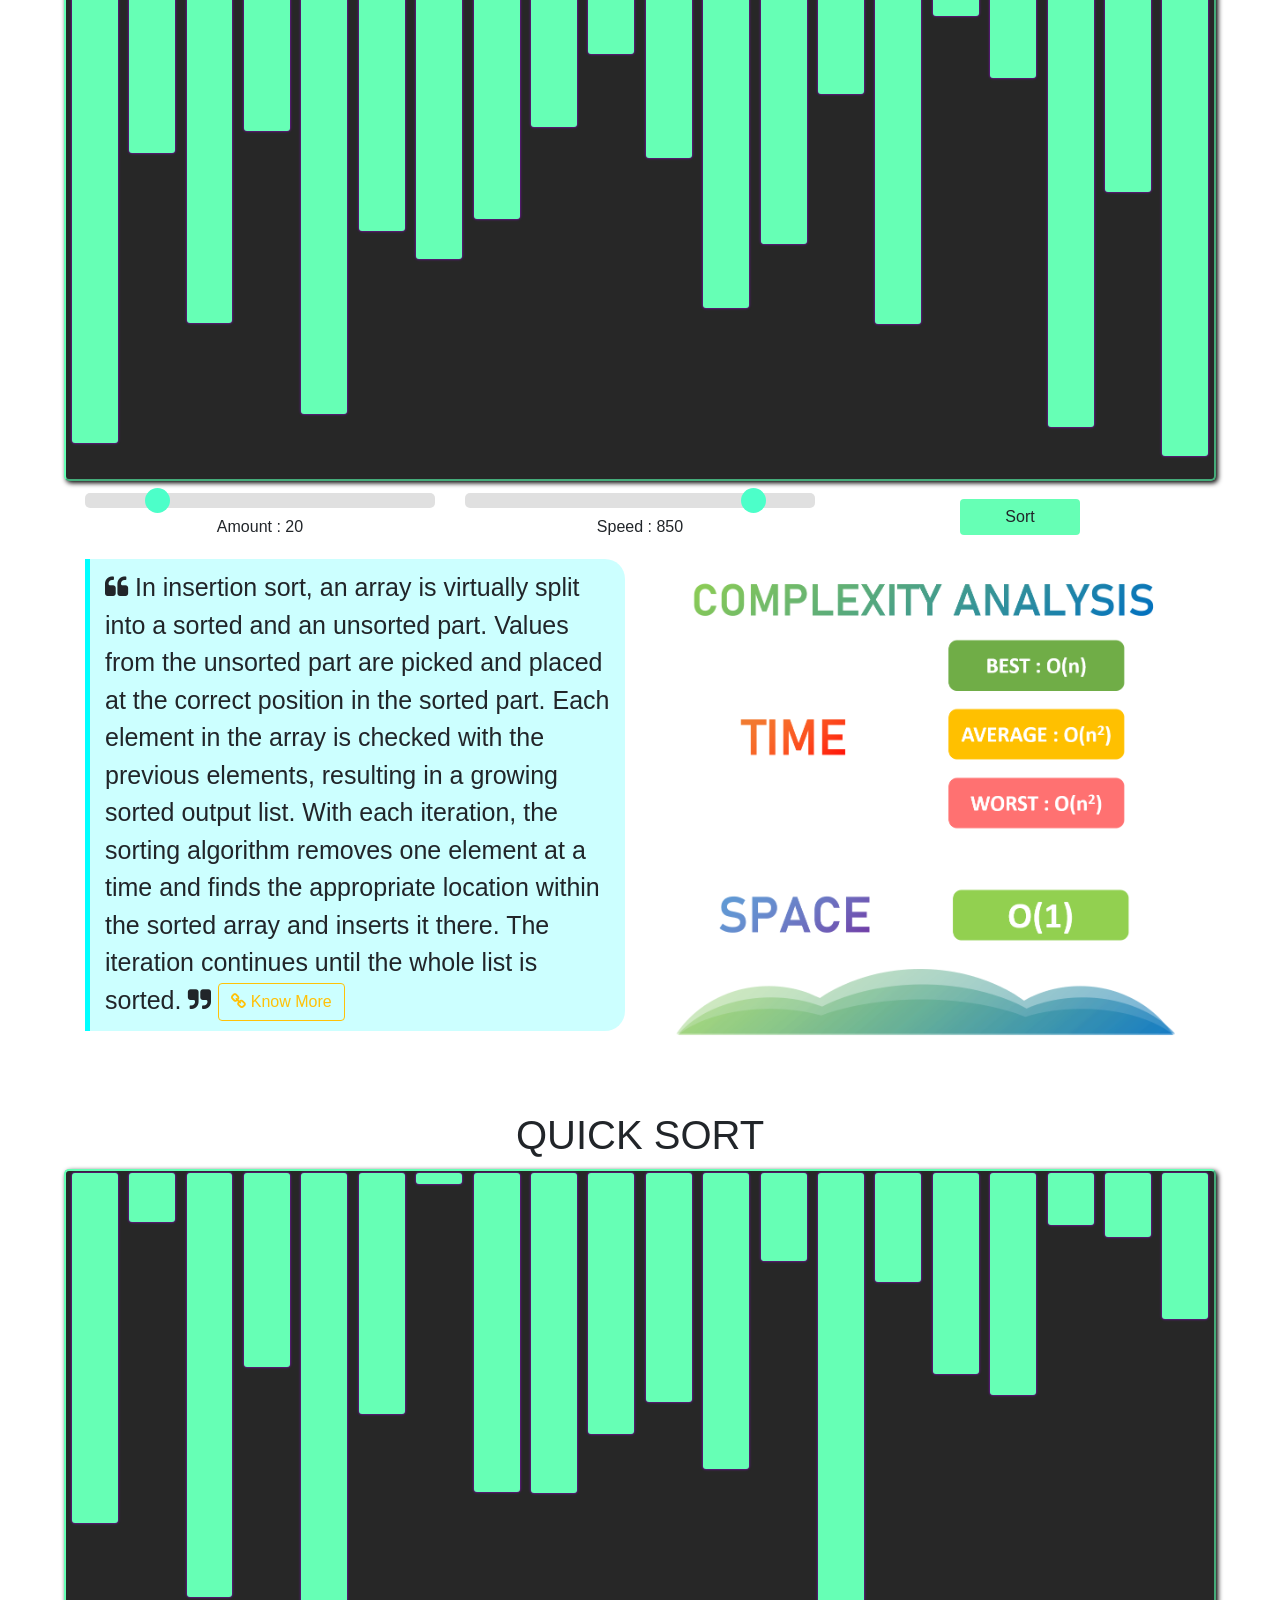
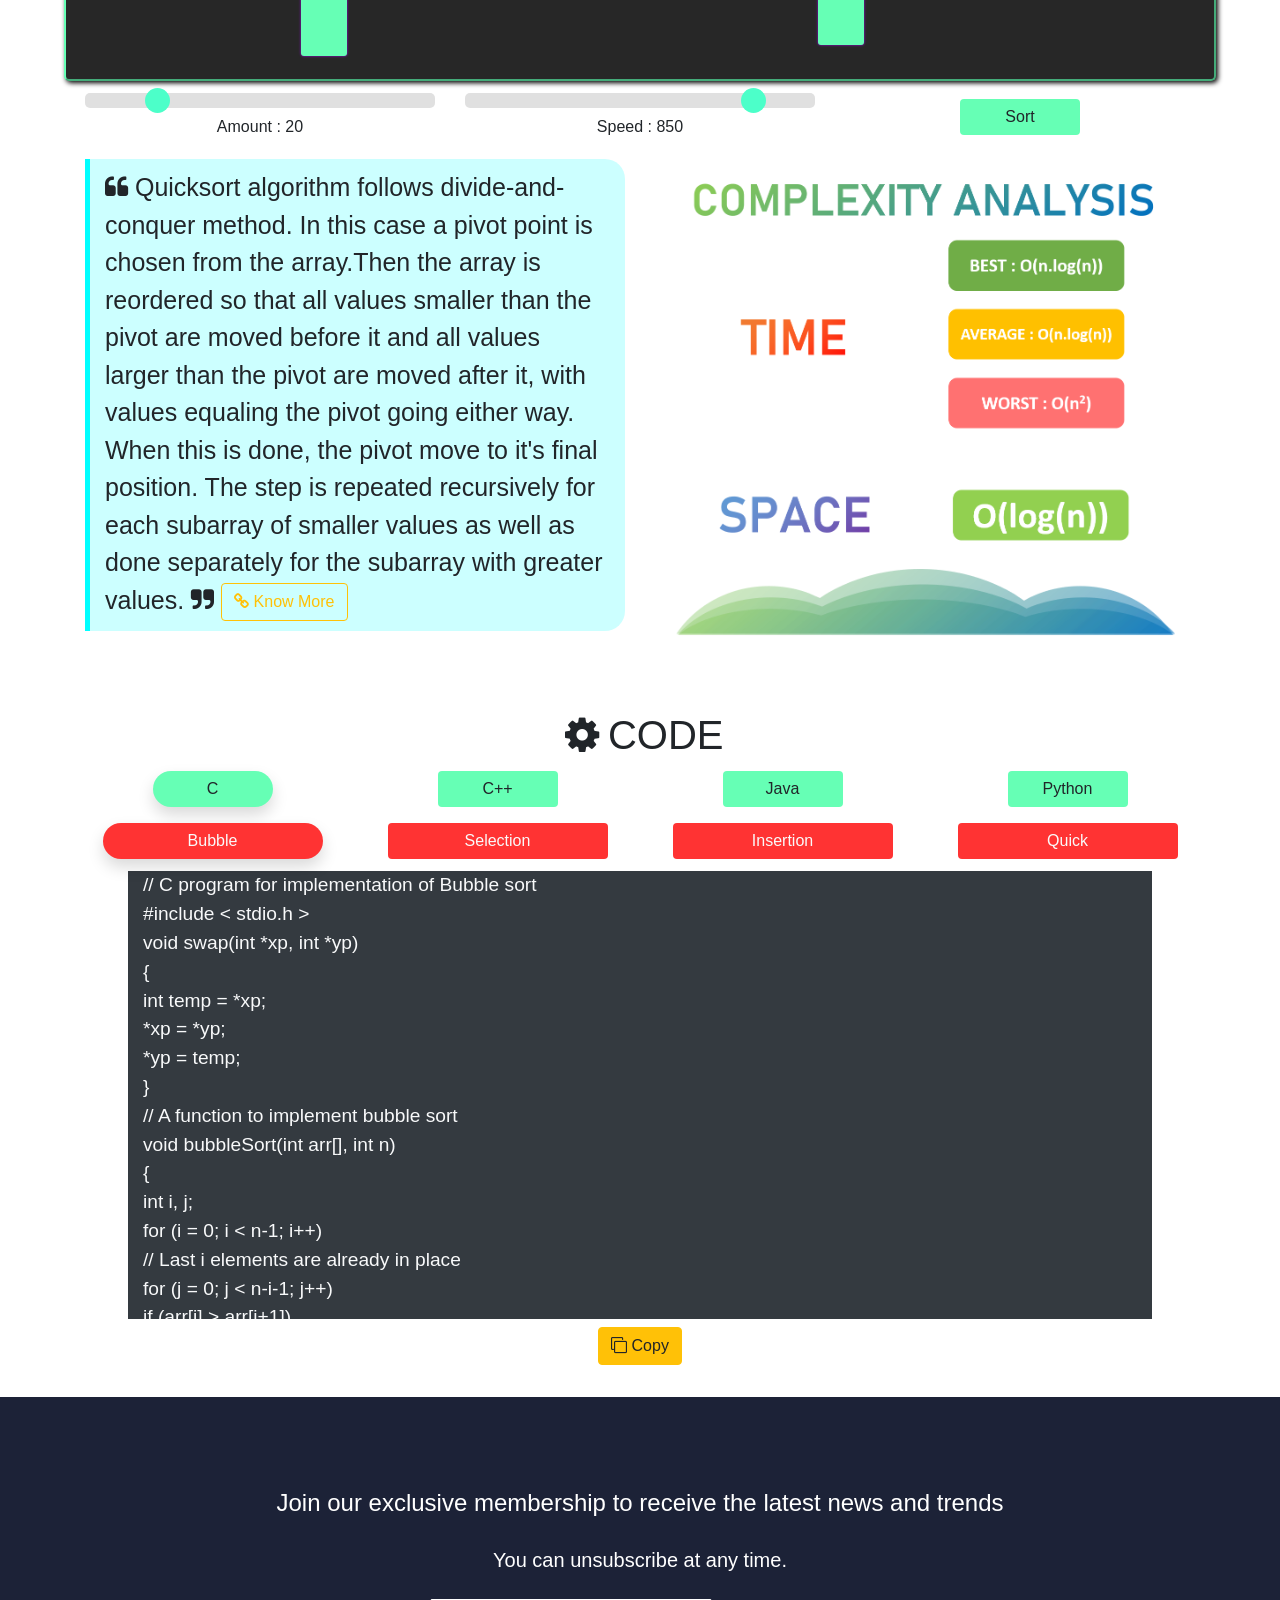
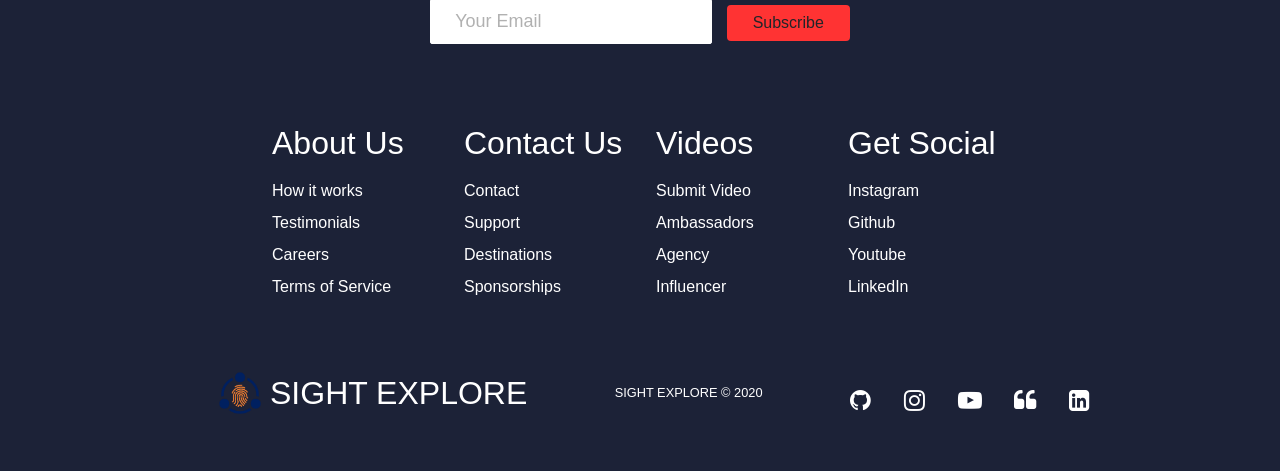
==== commit 56042b84: "Elaborated html tag" ====
--- a/Sorting Visulaiser/index.html
+++ b/Sorting Visulaiser/index.html
@@ -381,7 +381,7 @@
          <h4>Sorry, this service is Unavailable</h4>
          <img class="img-fluid mx-auto" src="images/Service.png">
          <p>Want to encourage the Developer ?</p>
-         <a class="btn btn-outline-danger" href="https://github.com/sandeep-shaw10/Algorithm_App" target="_blank">Click Here</a>
+         <a class="btn btn-outline-danger" href="https://github.com/sandeep-shaw10/Algorithm_App" target="_blank">Click Here To Proceed</a>
       </div>
    </div>
    </body>
